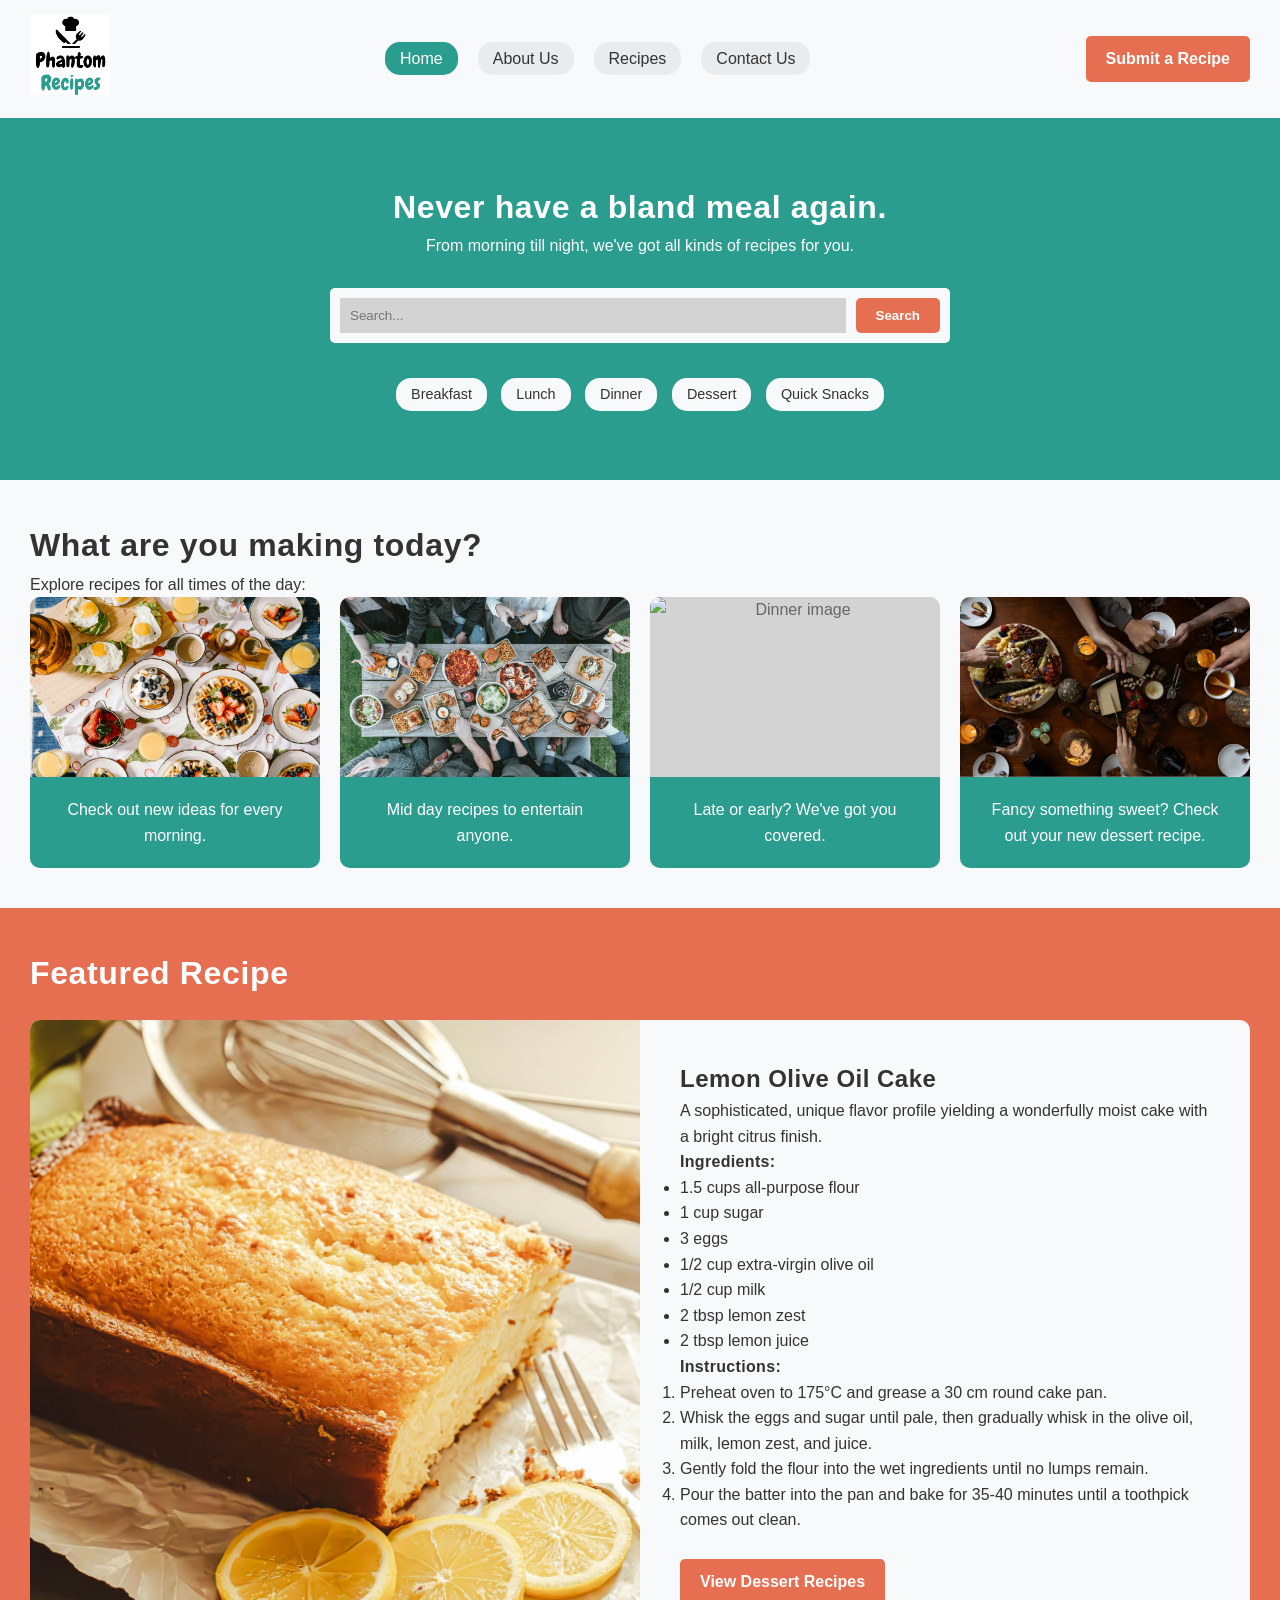
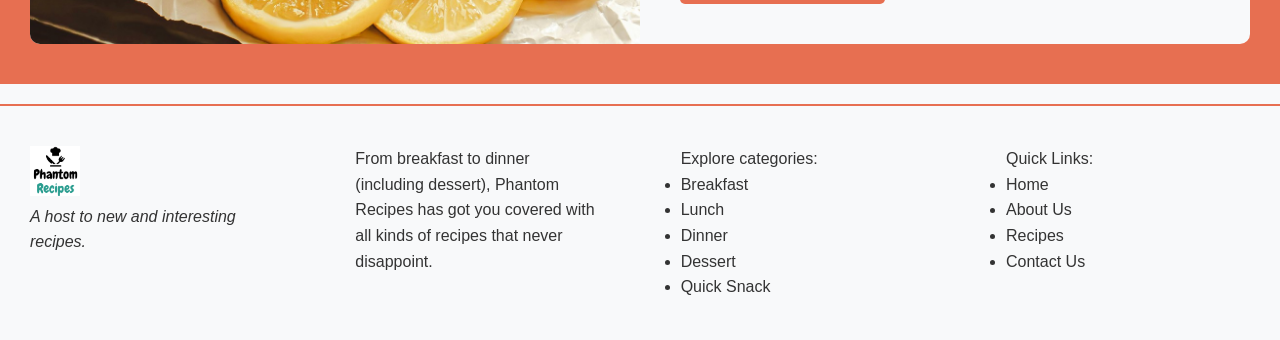
==== index.html @ a6f55769 "added: comments and refined homepage usability" ====
<!DOCTYPE html>
<html lang="en">
<head>
    <meta charset="UTF-8">
    <meta name="viewport" content="width=device-width, initial-scale=1.0">
    <title>Phantom Recipes | Home</title>
    <!-- Link to the external stylesheet -->
    <link rel="stylesheet" href="styles.css">
</head>
<body>

    <!-- Main Navigation Bar -->
    <header>
        <div>
            <img src="assets/images/logo1.png" width="80" height="80" alt="Phantom Recipes Logo">
        </div>
        
        <ul class="nav-links">
            <li><a href="index.html" class="active">Home</a></li>
            <li><a href="about.html">About Us</a></li>
            <li><a href="recipes.html">Recipes</a></li>
            <li><a href="contact.html">Contact Us</a></li>
        </ul>

        <div>
            <a href="enquiry.html" class="btn-orange">Submit a Recipe</a>
        </div>
    </header>

    <!-- Hero Area & Search Section -->
    <div class="hero">
        <h2>Never have a bland meal again.</h2>
        <p>From morning till night, we've got all kinds of recipes for you.</p>

        <div class="search-box">
            <input type="text" placeholder="Search...">
            <button class="btn-orange">Search</button>
        </div>

        <div class="hero-tags">
            <span><a href="breakfast.html">Breakfast</a></span>
            <span><a href="lunch.html">Lunch</a></span>
            <span><a href="dinner.html">Dinner</a></span>
            <span><a href="dessert.html">Dessert</a></span>
            <span><a href="quick.html">Quick Snacks</a></span>
        </div>
    </div>

    <!-- Category Highlights Section -->
    <div class="categories">
        <h2>What are you making today?</h2>
        <p>Explore recipes for all times of the day:</p>

        <div class="card-container">
            <div class="card">
                <div class="card-image"><img src="assets/images/breakfast.jpg" alt="Breakfast image"><br></div>
                <div class="card-footer">
                    <p>Check out new ideas for every morning.</p>
                </div>
            </div>
            
            <div class="card">
                <div class="card-image"><img src="assets/images/lunch.jpg" alt="Lunch image"><br></div>
                <div class="card-footer">
                    <p>Mid day recipes to entertain anyone.</p>
                </div>
            </div>

            <div class="card">
                <div class="card-image"><img src="assets/images/dinner.jpg" alt="Dinner image"><br></div>
                <div class="card-footer">
                    <p>Late or early? We've got you covered.</p>
                </div>
            </div>

            <div class="card">
                <div class="card-image"><img src="assets/images/dessert.jpg" alt="Dessert image"><br></div>
                <div class="card-footer">
                    <p>Fancy something sweet? Check out your new dessert recipe.</p>
                </div>
            </div>
        </div>
    </div>

    <!-- Featured Recipe of the Day -->
    <div class="featured-recipe">
        <h2>Featured Recipe</h2>
        
        <div class="recipe-box">
            <div class="recipe-image">
                <img src="assets/images/dessert/recipe4.jpg" alt="Lemon Olive Oil Cake">
            </div>
            
            <div class="recipe-details">
                <h3>Lemon Olive Oil Cake</h3>
                <p>A sophisticated, unique flavor profile yielding a wonderfully moist cake with a bright citrus finish.</p>
                <h4>Ingredients:</h4>
                <ul>
                    <li>1.5 cups all-purpose flour</li>
                    <li>1 cup sugar</li>
                    <li>3 eggs</li>
                    <li>1/2 cup extra-virgin olive oil</li>
                    <li>1/2 cup milk</li>
                    <li>2 tbsp lemon zest</li>
                    <li>2 tbsp lemon juice</li>
                </ul>
                <h4>Instructions:</h4>
                <ol>
                    <li>Preheat oven to 175°C and grease a 30 cm round cake pan.</li>
                    <li>Whisk the eggs and sugar until pale, then gradually whisk in the olive oil, milk, lemon zest, and juice.</li>
                    <li>Gently fold the flour into the wet ingredients until no lumps remain.</li>
                    <li>Pour the batter into the pan and bake for 35-40 minutes until a toothpick comes out clean.</li>
                </ol>
                <br>
                <a href="dessert.html" class="btn-orange">View Dessert Recipes</a>
            </div>
        </div>
    </div>

    <!-- Footer -->
    <footer>
        <div class="footer-col">
            <img src="assets/images/logo1.png" width="50" height="50" alt="Phantom Recipes Logo">
            <p><em> A host to new and interesting recipes. </em></p>
        </div>
        <div class="footer-col">
            <p>From breakfast to dinner (including dessert), Phantom Recipes has got you covered with all kinds of recipes that never disappoint.</p>
        </div>
        <div class="footer-col">
            <p>Explore categories:</p>
            <ul>
                <li><a href="breakfast.html">Breakfast</a></li>
                <li><a href="lunch.html">Lunch</a></li>
                <li><a href="dinner.html">Dinner</a></li>
                <li><a href="dessert.html">Dessert</a></li>
                <li><a href="quick.html">Quick Snack</a></li>
            </ul>
        </div>
        <div class="footer-col">
            <p>Quick Links:</p>
            <ul>
                <li><a href="index.html">Home</a></li>
                <li><a href="about.html">About Us</a></li>
                <li><a href="recipes.html">Recipes</a></li>
                <li><a href="contact.html">Contact Us</a></li>
            </ul>
        </div>
    </footer>

</body>
</html>
---- styles.css ----
/* Global Styles */ 
/* CSS Reset */
* {
    margin: 0;
    padding: 0;
    box-sizing: border-box;
}

html {
    scroll-behavior: smooth;
}

img {
    max-width: 100%;
    height: auto;
}
/* Basic Page Setup */
body {
    font-family: "Roboto", Arial;
    font-size: 1rem;
    line-height: 1.6;
    background-color: #F8F9FA; 
    color: #333333;
}

h1,
h2,
h3,
h4 {
    font-weight: 700;
    letter-spacing: 0.02em;
}

h1 {
    font-size: 2.5rem;
}

h2 {
    font-size: 2rem;
}

h3 {
    font-size: 1.5rem;
}

p {
    line-height: 1.6;
}

/* Navigation Bar */
header {
    background-color: #F8F9FA;
    padding: 15px 30px;
    display: flex;
    justify-content: space-between;
    align-items: center;
}

.nav-links {
    list-style: none;
    display: flex;
    gap: 20px;
    margin: 0;
    padding: 0;
}

.nav-links a {
    text-decoration: none;
    color: #333;
    background-color: #E9ECEF;
    padding: 8px 15px;
    border-radius: 15px;
}

.nav-links a.active {
    background-color: #2A9D8F;
    color: white;
}

/* Reusable Action Button */
.btn-orange {
    background-color: #E76F51; 
    color: white;
    padding: 10px 20px;
    border: none;
    border-radius: 5px;
    font-weight: bold;
    cursor: pointer;
    text-decoration: none;
    display: inline-block;
}

/* Hero Area Header */
.hero {
    background-color: #2A9D8F; 
    color: white;
    text-align: center;
    padding: 4rem 1.25rem;
}

/* Footer Container and Columns */
footer {
    background-color: #F8F9FA;
    padding: 40px 30px;
    display: flex;
    justify-content: space-between;
    border-top: 2px solid #E76F51;
    margin-top: 20px;
}

.footer-col { width: 20%; }
.footer-col a {
    color: #333;
    text-decoration: none;
}

/* Page specific layouts */

/*  About Us Page  */
.about-story {
    padding: 50px 30px;
    display: flex;
    gap: 40px;
    align-items: center;
}
.story-text {line-height: 1.6; }
.story-image {
    flex: 1;
    background-color: #D3D3D3; 
    border-radius: 10px; 
    overflow: hidden;
}
.story-image img { 
    width: 100%; 
    height: 100%; 
    object-fit: cover; 
    display: block; 
}
.values-section {
    background-color: #E76F51; 
    color: white; 
    padding: 50px 30px; 
    text-align: center;
}
.values-section .card-container {
    display: flex; 
    justify-content: space-between; 
    gap: 20px; 
    margin-top: 30px;
}
.value-card {
    background-color: #F8F9FA; 
    color: #333333;
    flex: 1;
    padding: 25px; 
    border-radius: 10px;
    text-align: center;
}
.value-card h3 { color: #2A9D8F; 
    margin-bottom: 15px; 
}

/* --- Recipe Category Pages --- */
.recipe-list { 
    padding: 3rem 1.5rem; 
    max-width: 1000px; 
    margin: 0 auto; }
.recipe-card {
    display: flex; 
    background-color: #FFFFFF; 
    margin-bottom: 40px;
    padding: 30px; 
    border-radius: 10px; 
    border-bottom: 5px solid #D3D3D3;
}
.recipe-photo {
    width: 40%; 
    height: 350px; 
    background-color: #D3D3D3; 
    border-radius: 10px; 
    overflow: hidden;
}
.recipe-photo img { 
    width: 100%; 
    height: 100%; 
    object-fit: cover; 
    display: block; 
}
.recipe-text { 
    width: 60%; 
    padding-left: 30px; 
}
.recipe-text h3 { 
    color: #2A9D8F; 
    font-size: 1.8rem; 
    margin-top: 0; 
    margin-bottom: 10px; }
.recipe-text p { 
    line-height: 1.5; 
    margin-bottom: 20px; 
}
.recipe-text h4 { 
    color: #E76F51; 
    margin-bottom: 5px; 
}
.recipe-text ul, .recipe-text ol { 
    margin-top: 0; 
    padding-left: 20px; 
    line-height: 1.6; 
}

/* --- Contact Us & Submit Recipe Pages --- */
.contact-section, .form-section { 
    padding: 50px 30px; 
    display: flex; 
    justify-content: center; 
}
.contact-container { 
    display: flex; 
    gap: 40px; 
    max-width: 1000px; 
    width: 100%; 
}
.contact-col { 
    flex: 1; 
}
.contact-form, .form-container {
    background-color: #D3D3D3; 
    padding: 30px; 
    border-radius: 10px;
}
.form-container { 
    width: 50%; 
    min-width: 300px; 
    padding: 40px; 
    box-shadow: 0 4px 12px rgba(0,0,0,0,08); 
}
.contact-form label, 
.form-container label {
    display: block; 
    font-weight: bold; 
    margin-bottom: 8px; 
    color: #333;
}
.contact-form input:focus, 
.contact-form textarea:focus,
.form-container input:focus, 
.form-container select:focus, 
.form-container textarea:focus {
    width: 100%; 
    padding: 12px; 
    margin-bottom: 20px;
    border: 1px solid #FFFFFF;
    border-radius: 5px;
    box-sizing: border-box; 
    font-family: "Roboto",Arial;
}
.contact-form button, 
.form-container button { 
    width: 100%; 
    font-size: 1.1rem;
}
.contact-details {
    background-color: #FFFFFF; 
    padding: 30px; 
    border-radius: 10px; 
    border: 2px solid #D3D3D3;
}
.contact-details h3 { 
    color: #2A9D8F; 
    margin-top: 0; 
    margin-bottom: 15px; 
}
.contact-details p { 
    line-height: 1.6; 
    margin-bottom: 10px; 
}
.map-box {
    background-color: #E9ECEF; 
    height: 250px; width: 100%; 
    border-radius: 10px;
    margin-top: 30px; 
    display: flex; 
    justify-content: center;
    align-items: center; 
    color: #666; 
    border: 2px dashed #a0a0a0;
}

/* --- Home Page --- */
.search-box {
    background-color: #F8F9FA; 
    width: 50%; margin: 30px auto; 
    padding: 10px; display: flex; 
    border-radius: 5px;
}
.search-box input {
    width: 100%; 
    padding: 10px; 
    border: none; 
    background-color: #D3D3D3; 
    margin-right: 10px;
}
.hero-tags span {
    background-color: #F8F9FA; 
    color: #333; 
    padding: 5px 15px; 
    border-radius: 15px; 
    margin: 5px; 
    display: inline-block; 
    font-size: 0.9rem;
}
.hero-tags span a { 
    text-decoration: none; 
    color: inherit;
}
.hero-tags span:hover { 
    background-color: #E76F51; 
    color: white; 
}

.categories { 
    padding: 40px 30px; 
}
.categories 
.card-container { 
    display: flex; 
    justify-content: space-between; 
    gap: 20px; 
}
.categories .card {
    background-color: #D3D3D3; 
    width: 25%; border-radius: 10px; 
    text-align: center; 
    overflow: hidden;
    display: flex; 
    flex-direction: column;
}
.card-image { 
    height: 180px; 
    width: 100%; 
    color: #666; 
}
.card-image img { 
    width: 100%; 
    height: 100%; 
    object-fit: cover; 
    display: block; 
}
.card-footer { 
    background-color: #2A9D8F; 
    padding: 20px; 
    flex-grow: 1; 
    color: white; 
}
.featured-recipe { 
    background-color: #E76F51; 
    padding: 40px 30px; 
    color: white; 
}
.recipe-box {
    background-color: #F8F9FA; 
    display: flex; 
    border-radius: 10px; 
    margin-top: 20px; 
    color: #333333;
}
.recipe-box .recipe-image {
    width: 50%; 
    background-color: #D3D3D3; 
    text-align: center; 
    border-top-left-radius: 10px; 
    border-bottom-left-radius: 10px; 
    overflow: hidden;
}
.recipe-box .recipe-image img { 
    width: 100%; 
    height: 100%; 
    object-fit: cover; 
    display: block; 
}
.recipe-details { 
    width: 50%; 
    padding: 40px; 
}

/* --- All Recipes Page --- */
.categories-section { 
    padding: 50px 30px; 
    text-align: center; 
}
.categories-section 
.card-container {
    display: flex; 
    justify-content: center;
    flex-wrap: wrap; 
    gap: 30px; 
    max-width: 1200px; 
    margin: 0 auto;
}
.categories-section 
.card {
    background-color: #D3D3D3; 
    width: 30%; min-width: 250px; 
    border-radius: 10px;
    text-align: center; 
    overflow: hidden; 
    display: flex; 
    flex-direction: column;
    text-decoration: none; 
    color: #333333;
}
.categories-section 
.card-image { 
    height: 200px; 
}
.categories-section 
.card-footer h3 { 
    margin-top: 0; 
    margin-bottom: 10px; 
    color: white; 
}
.categories-section 
.card-footer p { 
    margin: 0; 
}

/* Responsive Design */
/* Tablet Compatability */
@media (max-width: 900px) {

    header {
        padding: 15px 20px;
    }

    .nav-links {
        gap: 10px;
    }

    .search-box {
        width: 70%;
    }

    .categories .card-container {
        flex-wrap: wrap;
    }

    .categories .card {
        width: calc(50% - 10px);
    }

    .values-section .card-container {
        flex-wrap: wrap;
    }

    .value-card {
        width: calc(50% - 10px);
    }
}

/* Mobile Compatability */
@media (max-width: 500px) {

    header {
        flex-direction: column;
        gap: 15px;
    }

    .nav-links {
        flex-wrap: wrap;
        justify-content: center;
    }

    .hero {
        padding: 3rem 1rem;
    }

    .search-box {
        width: 100%;
    }

    .about-story,
    .recipe-card,
    .contact-container,
    .recipe-box {
        flex-direction: column;
    }

    .story-text,
    .story-image,
    .recipe-photo,
    .recipe-text,
    .contact-col,
    .recipe-box .recipe-image,
    .recipe-details {
        width: 100%;
    }

    .recipe-text {
        padding-left: 0;
        padding-top: 20px;
    }

    .categories .card {
        width: 100%;
    }

    .value-card {
        width: 100%;
    }

    .categories-section .card {
        width: 100%;
        min-width: 0;
    }

    .form-container {
        width: 100%;
        min-width: 0;
    }

    .footer-col {
        width: 100%;
    }

    footer {
        flex-direction: column;
        gap: 30px;
    }
}
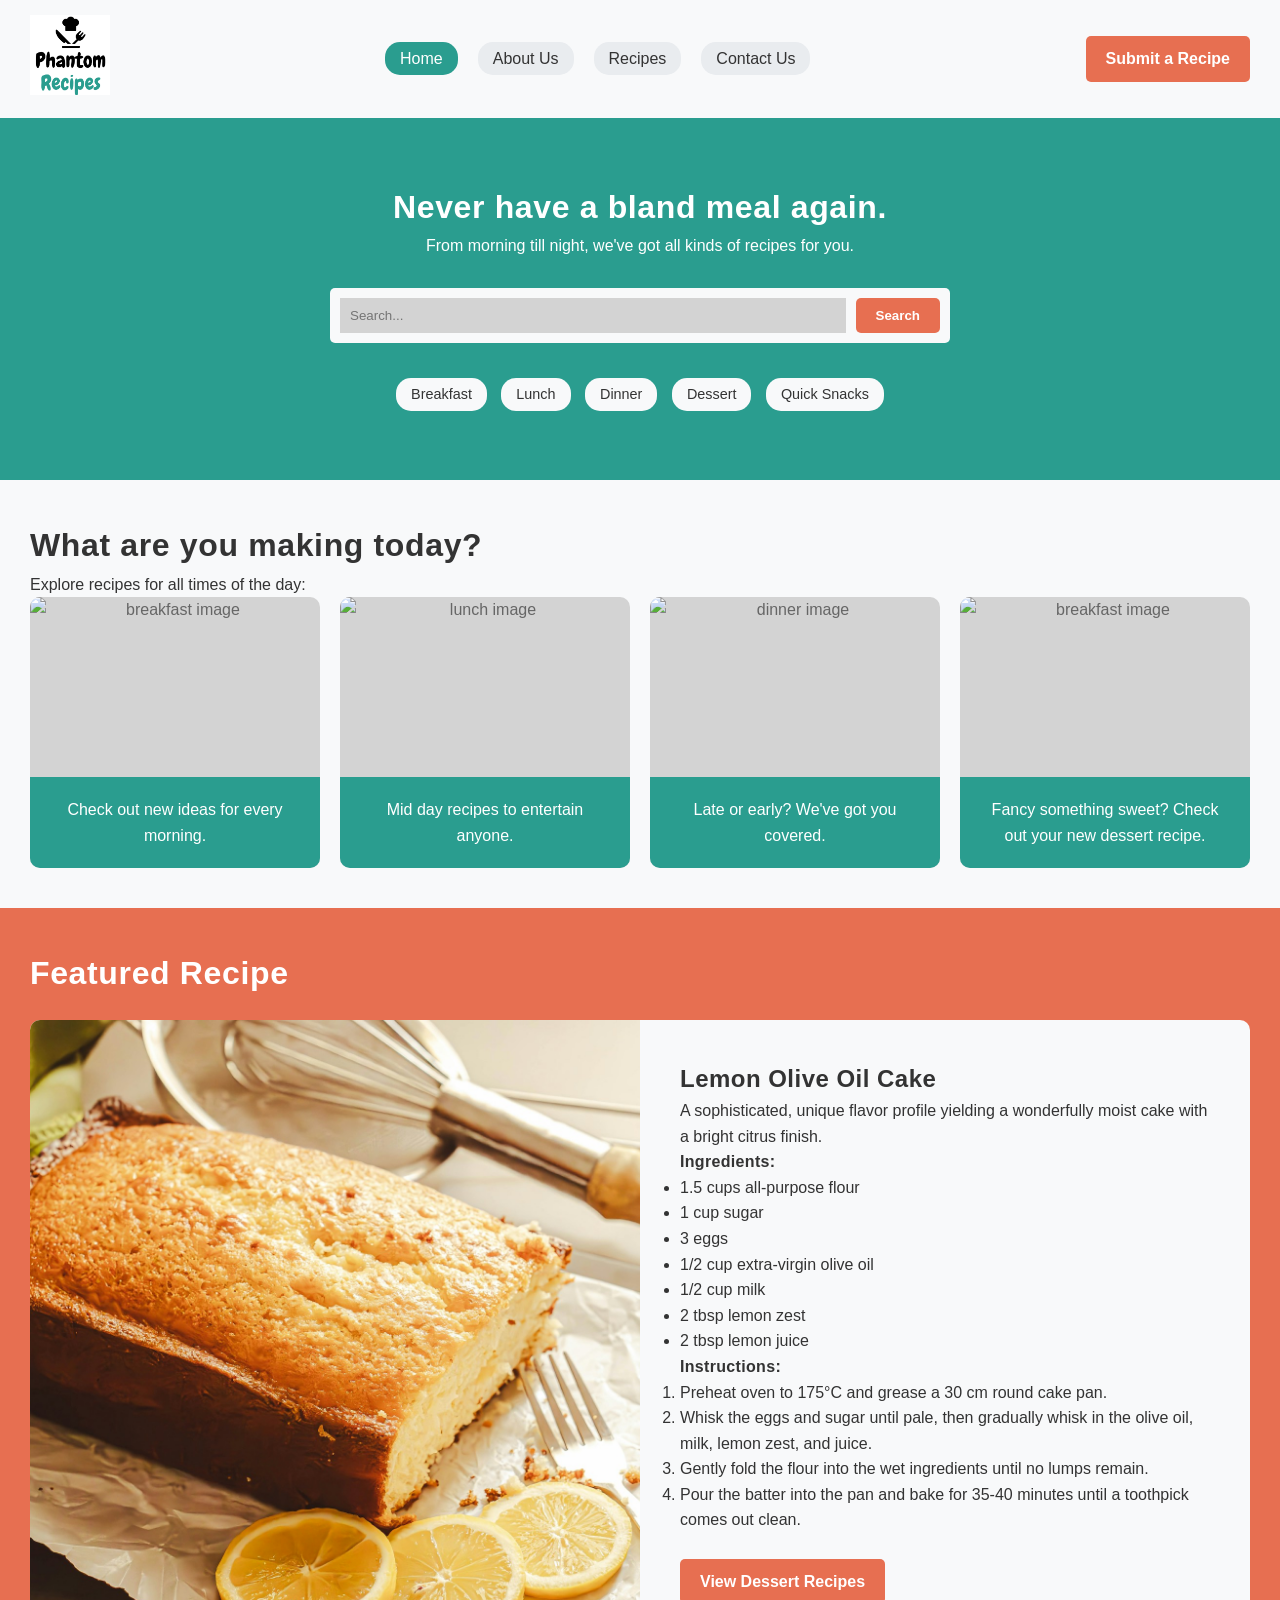
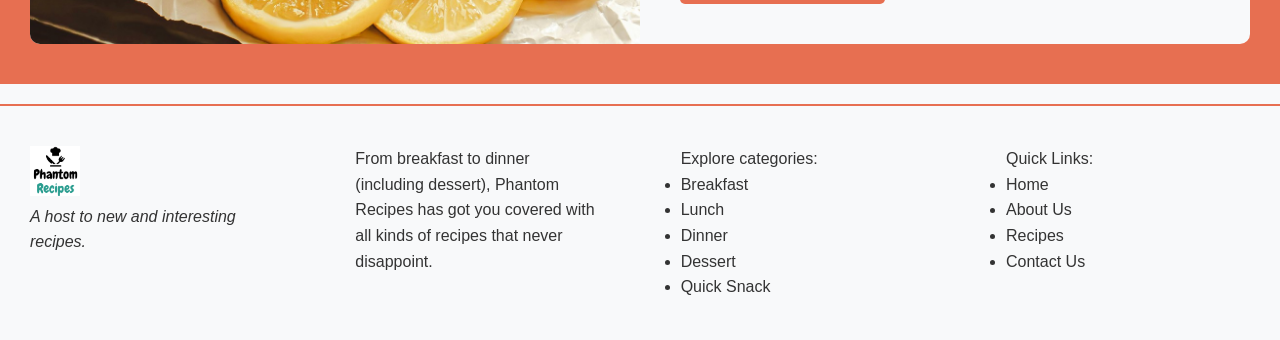
==== commit 8f571ef2: "added: Responsive images" ====
--- a/index.html
+++ b/index.html
@@ -53,28 +53,60 @@
 
         <div class="card-container">
             <div class="card">
-                <div class="card-image"><img src="assets/images/breakfast.jpg" alt="Breakfast image"><br></div>
+                <div class="card-image"><img src="assets/images/breakfast.jpg" 
+                    srcset="
+                    assets/images/breakfast-400.jpg 400w,
+                    assets/images/breakfast-800.jpg 800w, 
+                    assets/images/breakfast-1200.jpg 1200w" 
+                    
+                    sizes="(max-width: 600px) 100vw, 25vw"
+                    alt="breakfast image" >
+                    <br><br>Breakfast</div>
                 <div class="card-footer">
                     <p>Check out new ideas for every morning.</p>
                 </div>
             </div>
             
             <div class="card">
-                <div class="card-image"><img src="assets/images/lunch.jpg" alt="Lunch image"><br></div>
+                <div class="card-image"><img src="assets/images/lunch.jpg" 
+                    srcset="
+                    assets/images/lunch-400.jpg 400w,
+                    assets/images/lunch-800.jpg 800w, 
+                    assets/images/lunch-1200.jpg 1200w" 
+                    
+                    sizes="(max-width: 600px) 100vw, 25vw"                                                    
+                    alt="lunch image" >
+                    <br><br>Lunch</div>
                 <div class="card-footer">
                     <p>Mid day recipes to entertain anyone.</p>
                 </div>
             </div>
 
             <div class="card">
-                <div class="card-image"><img src="assets/images/dinner.jpg" alt="Dinner image"><br></div>
+                <div class="card-image"><img src="assets/images/dinner.jpg" 
+                    srcset="
+                    assets/images/dinner-400.jpg 400w,
+                    assets/images/dinner-800.jpg 800w, 
+                    assets/images/dinner-1200.jpg 1200w" 
+                    
+                    sizes="(max-width: 600px) 100vw, 25vw"                                                                                        
+                    alt="dinner image">
+                    br><br>Dinner</div>
                 <div class="card-footer">
                     <p>Late or early? We've got you covered.</p>
                 </div>
             </div>
 
             <div class="card">
-                <div class="card-image"><img src="assets/images/dessert.jpg" alt="Dessert image"><br></div>
+                 <div class="card-image"><img src="assets/images/dessert.jpg" 
+                    srcset="
+                    assets/images/dessert-400.jpg 400w,
+                    assets/images/dessert-800.jpg 800w, 
+                    assets/images/dessert-1200.jpg 1200w" 
+                    
+                    sizes="(max-width: 600px) 100vw, 25vw"                                                                        
+                    alt="breakfast image">
+                    <br><br>Dessert</div>
                 <div class="card-footer">
                     <p>Fancy something sweet? Check out your new dessert recipe.</p>
                 </div>
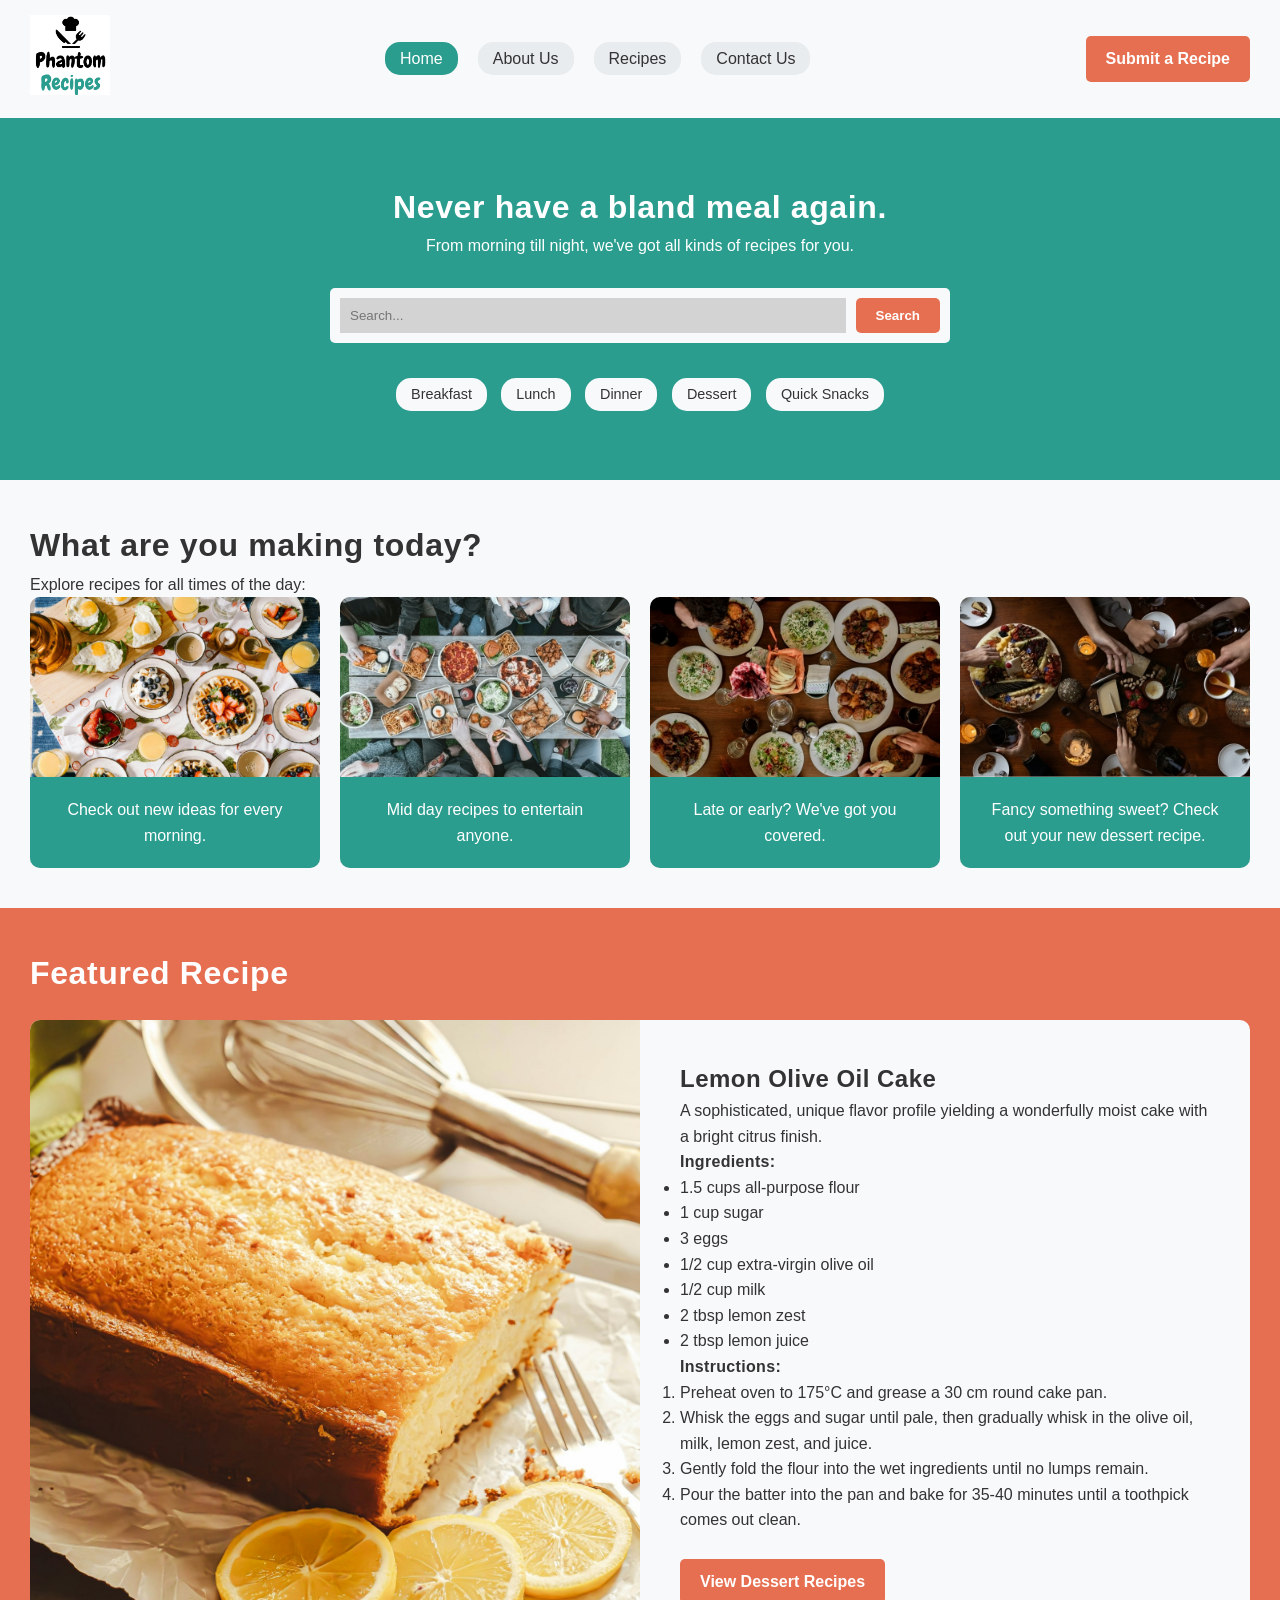
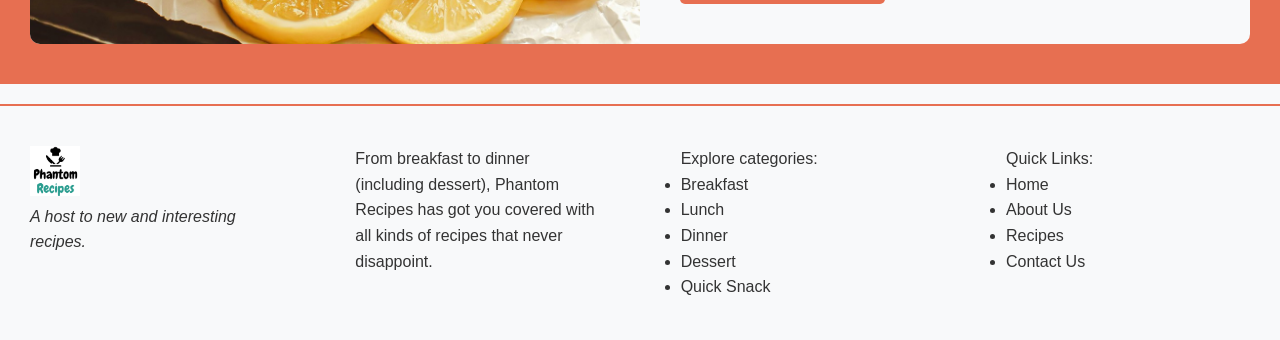
==== commit 6ad46536: "Part 3: continued development" ====
--- a/index.html
+++ b/index.html
@@ -3,6 +3,9 @@
 <head>
     <meta charset="UTF-8">
     <meta name="viewport" content="width=device-width, initial-scale=1.0">
+    <meta property="og:title" content="Phantom Recipes | Home">
+    <meta property="og:description" content="Phantom Recipes is a free recipe collection for breakfast, lunch, dinner, dessert and quick snacks. Discover easy, step-by-step meals for every time of day.">
+    <meta property="og:type" content="website">
     <title>Phantom Recipes | Home</title>
     <!-- Link to the external stylesheet -->
     <link rel="stylesheet" href="styles.css">
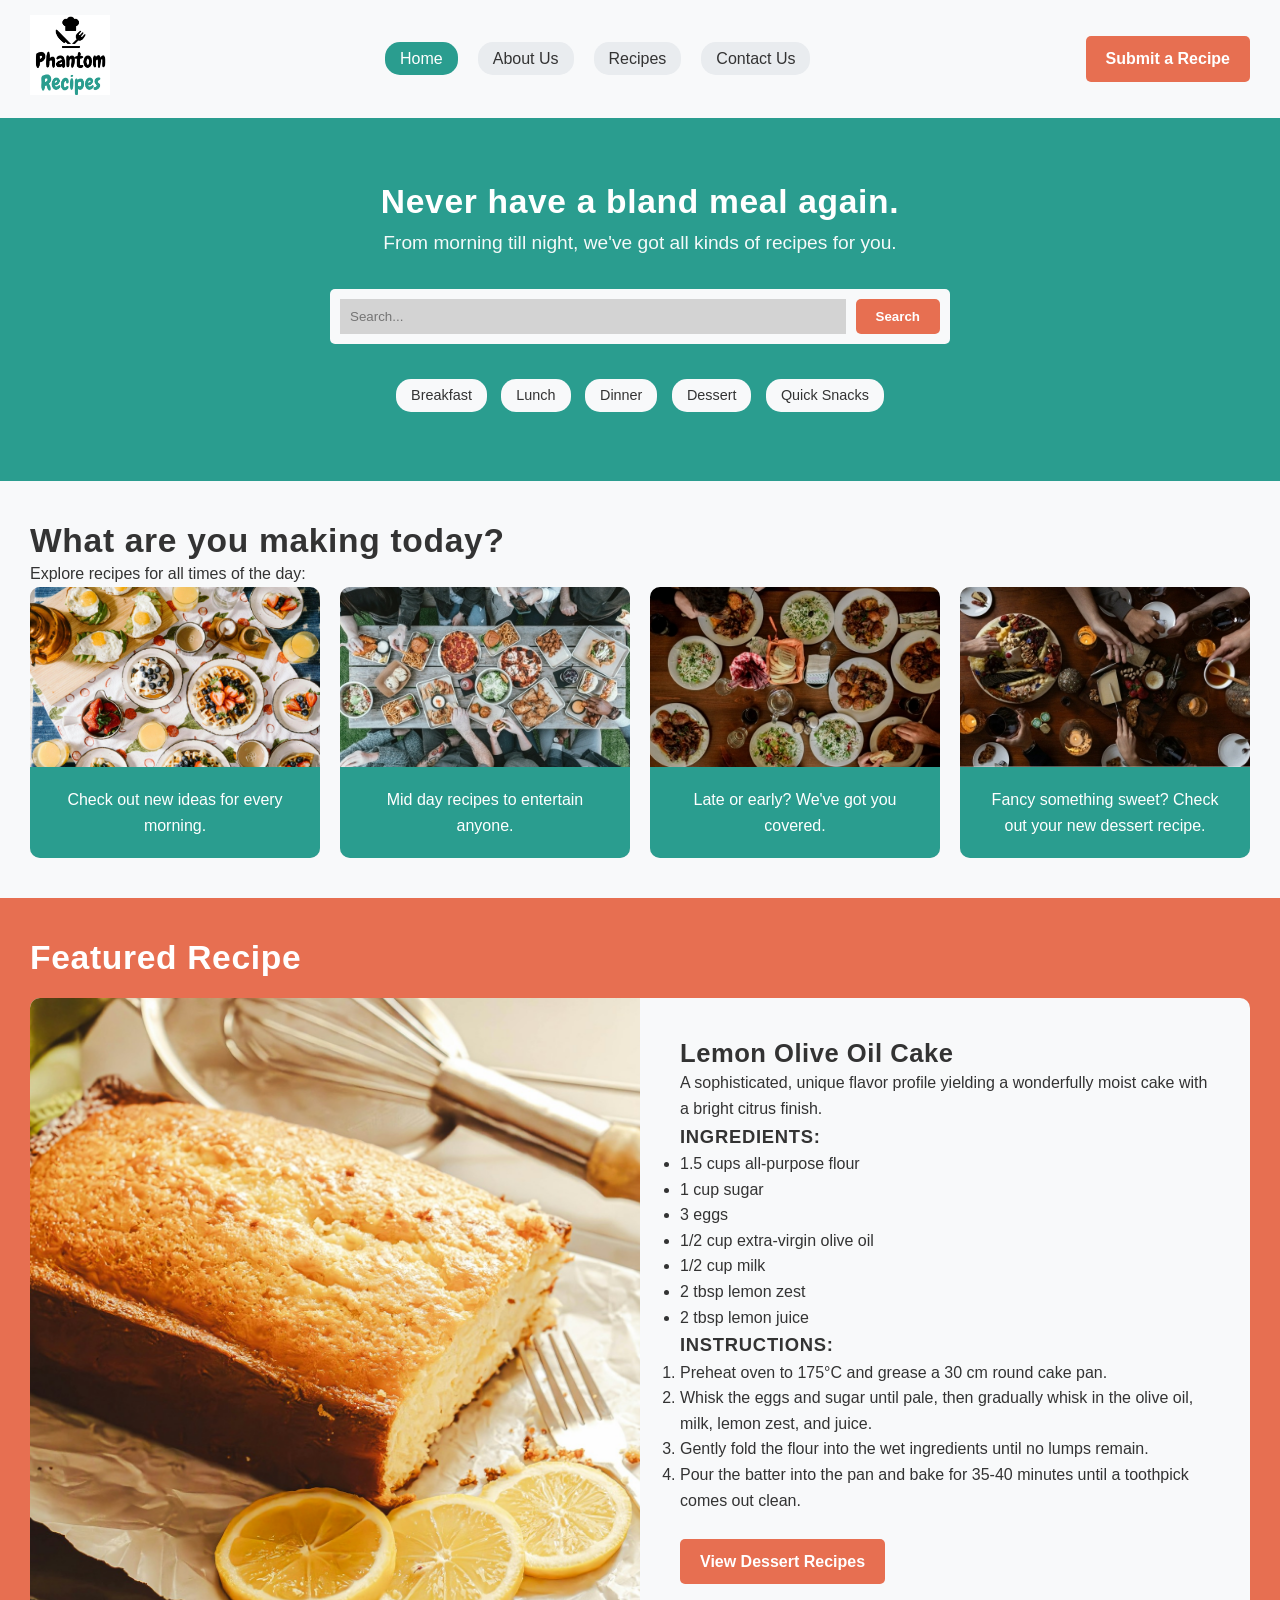
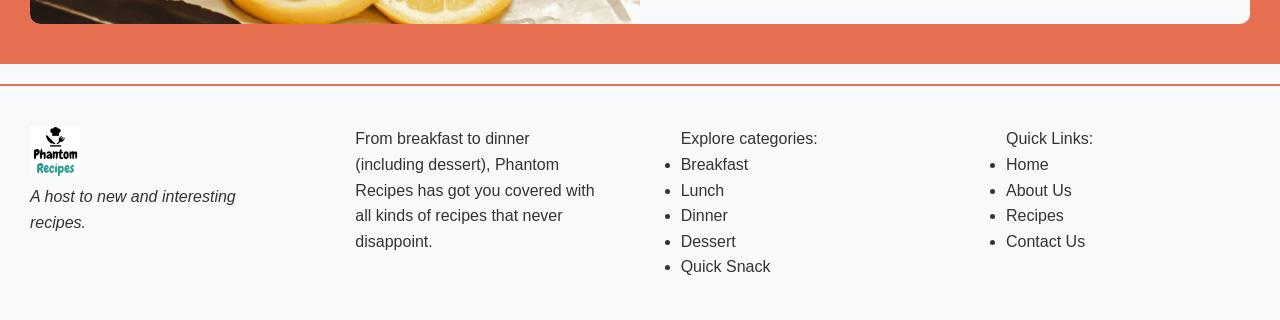
==== commit 856fbb0f: "added: fixed broken images" ====
--- a/index.html
+++ b/index.html
@@ -64,7 +64,7 @@
                     
                     sizes="(max-width: 600px) 100vw, 25vw"
                     alt="breakfast image" >
-                    <br><br>Breakfast</div>
+                    <br>Breakfast</div>
                 <div class="card-footer">
                     <p>Check out new ideas for every morning.</p>
                 </div>
@@ -79,7 +79,7 @@
                     
                     sizes="(max-width: 600px) 100vw, 25vw"                                                    
                     alt="lunch image" >
-                    <br><br>Lunch</div>
+                    <br>Lunch</div>
                 <div class="card-footer">
                     <p>Mid day recipes to entertain anyone.</p>
                 </div>
@@ -94,7 +94,7 @@
                     
                     sizes="(max-width: 600px) 100vw, 25vw"                                                                                        
                     alt="dinner image">
-                    br><br>Dinner</div>
+                    <br>Dinner</div>
                 <div class="card-footer">
                     <p>Late or early? We've got you covered.</p>
                 </div>
@@ -109,7 +109,7 @@
                     
                     sizes="(max-width: 600px) 100vw, 25vw"                                                                        
                     alt="breakfast image">
-                    <br><br>Dessert</div>
+                    <br>Dessert</div>
                 <div class="card-footer">
                     <p>Fancy something sweet? Check out your new dessert recipe.</p>
                 </div>
--- a/styles.css
+++ b/styles.css
@@ -32,15 +32,27 @@
 }
 
 h1 {
-    font-size: 2.5rem;
+    font-size: clamp(2rem, 1.4rem + 2.6vw, 2.75rem); line-height: 1.15; 
 }
 
 h2 {
-    font-size: 2rem;
+    font-size: clamp(1.6rem, 1.2rem + 1.8vw, 2.1rem); line-height: 1.2; 
 }
 
 h3 {
-    font-size: 1.5rem;
+    font-size: clamp(1.3rem, 1.05rem + 1vw, 1.6rem); line-height: 1.25;
+}
+
+h4 { font-size: clamp(1rem, 0.95rem + 0.4vw, 1.15rem); letter-spacing: 0.04em;
+     text-transform: uppercase;
+}
+
+.hero h2 {
+    margin-bottom: 0.4rem;
+}
+
+.hero p {
+    font-size: clamp(1rem, 0.95rem + 0.4vw, 1.2rem); opacity: 0.95; 
 }
 
 p {
@@ -64,17 +76,30 @@
     padding: 0;
 }
 
+.nav-links a:hover,
+.nav-links a:focus {
+    background-color: #2A9D8F;
+    color: #fff;
+}
+
 .nav-links a {
     text-decoration: none;
     color: #333;
     background-color: #E9ECEF;
     padding: 8px 15px;
     border-radius: 15px;
+    transition: background-color 0.2s ease, color 0.2s ease, transform 0.1s ease;
+}
+
+.nav-links a.active:hover,
+.nav-links a.active:focus { 
+    background-color: #21857a; 
 }
 
 .nav-links a.active {
     background-color: #2A9D8F;
     color: white;
+    transform: translateY(1px);
 }
 
 /* Reusable Action Button */
@@ -88,6 +113,17 @@
     cursor: pointer;
     text-decoration: none;
     display: inline-block;
+    transition: background-color 0.2s ease, transform 0.1s ease, box-shadow 0.2s ease;
+}
+
+.btn-orange:hover,
+.btn-orange:focus {
+    background-color: #d85b3c;
+    box-shadow: 0 4px 10px rgba(231, 111, 81, 0.35);
+}
+
+.btn-orange:active { 
+    transform: translateY(2px); box-shadow: none; 
 }
 
 /* Hero Area Header */
@@ -108,11 +144,18 @@
     margin-top: 20px;
 }
 
-.footer-col { width: 20%; }
+.footer-col { 
+    width: 20%; 
+    transition: color 0.2s ease;
+}
+
 .footer-col a {
     color: #333;
     text-decoration: none;
 }
+
+.footer-col a:hover,
+.footer-col a:focus { color: #E76F51; text-decoration: underline; }
 
 /* Page specific layouts */
 
@@ -319,6 +362,14 @@
     color: white; 
 }
 
+.hero-tags span:focus-within { 
+    background-color: #E76F51; color: #fff; 
+}
+/* search focus */
+.search-box input:focus { 
+    outline: 2px solid #E76F51; outline-offset: -2px; 
+}
+
 .categories { 
     padding: 40px 30px; 
 }
@@ -423,6 +474,28 @@
 .categories-section 
 .card-footer p { 
     margin: 0; 
+}
+
+/* ---- Mobile Navigation Toggle (hamburger) ---- */
+.nav-toggle {
+    display: none;
+    background-color: #2A9D8F;
+    color: #fff;
+    border: none;
+    border-radius: 6px;
+    padding: 10px 14px;
+    font-size: 1.1rem;
+    cursor: pointer;
+    line-height: 1;
+}
+
+.nav-toggle:hover,
+.nav-toggle:focus { 
+    background-color: #21857a; 
+}
+
+.nav-toggle:active { 
+    transform: translateY(1px); 
 }
 
 /* Responsive Design */
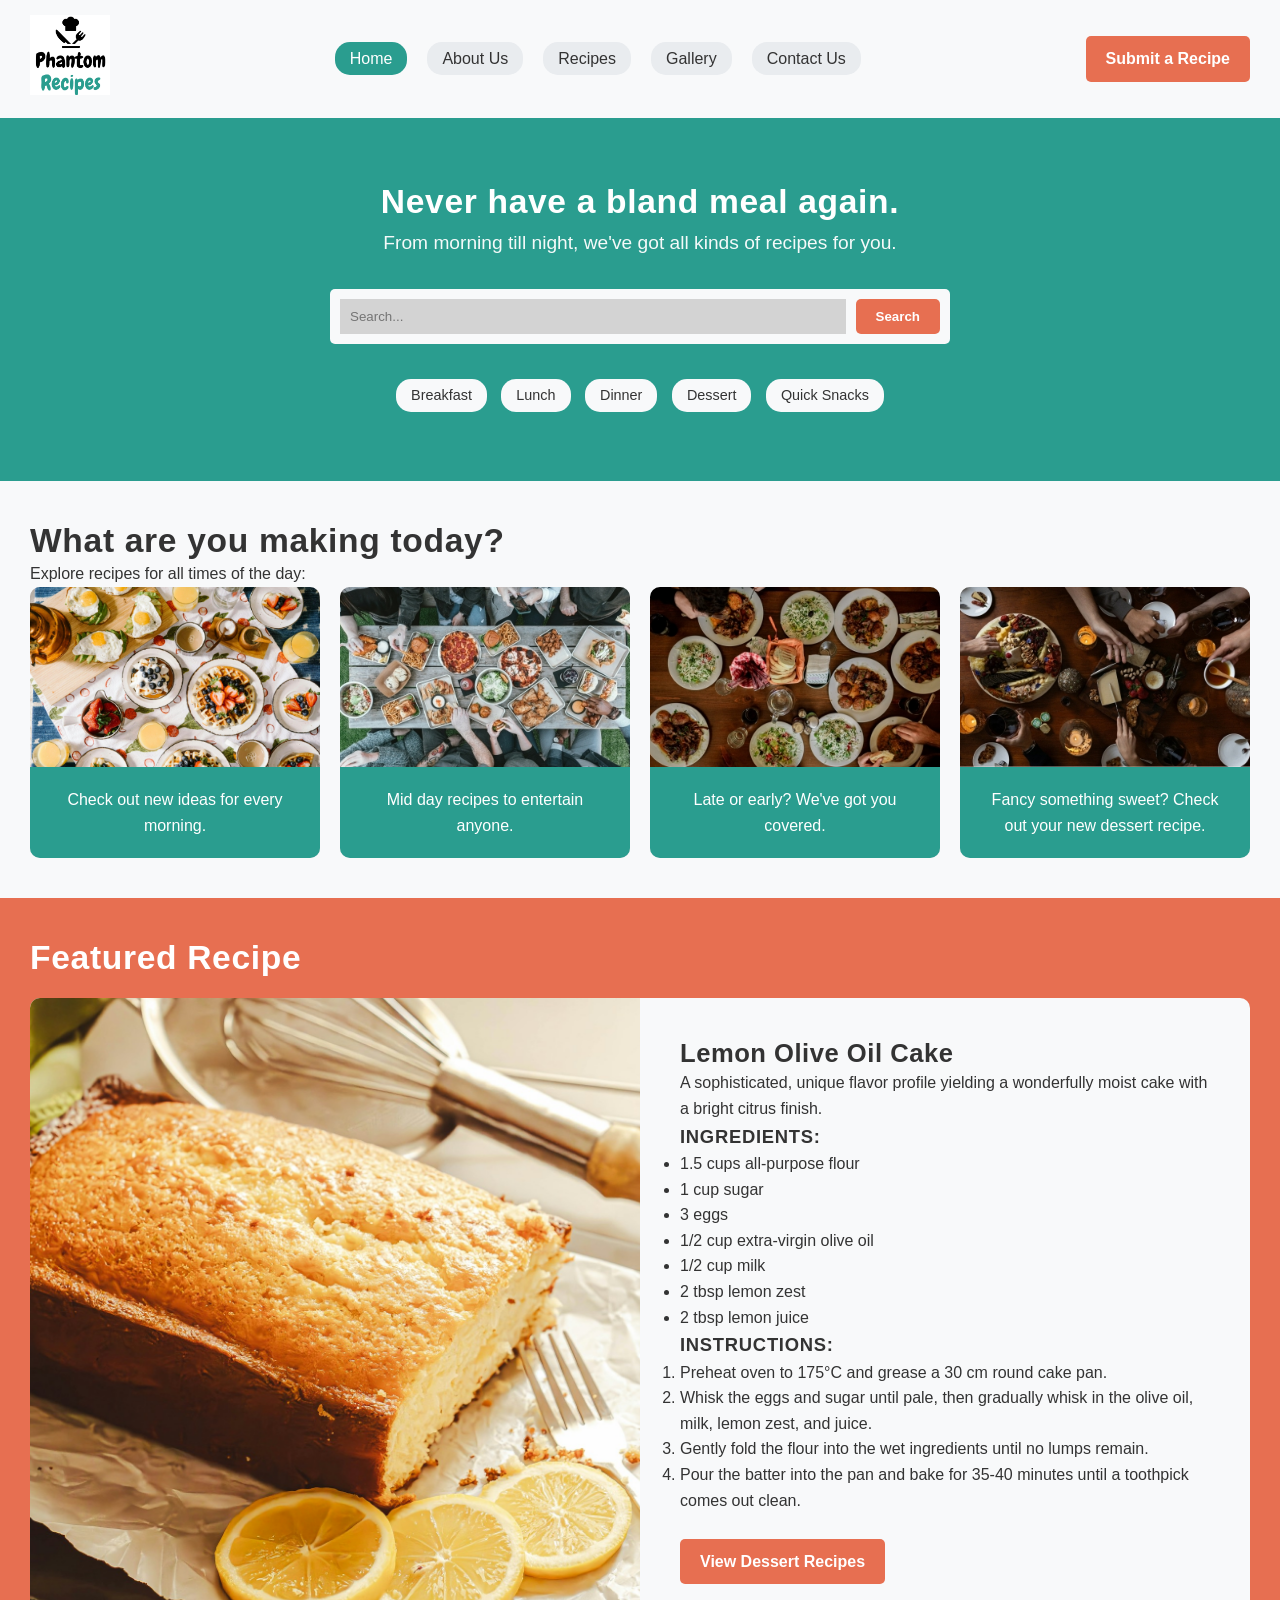
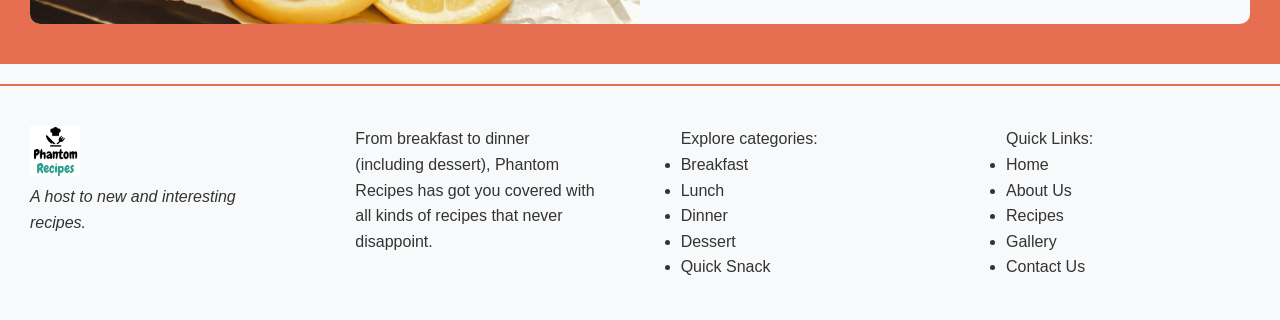
==== commit ac805880: "added: filterable and searchable gallery with lightbox" ====
--- a/index.html
+++ b/index.html
@@ -11,6 +11,7 @@
     <link rel="stylesheet" href="styles.css">
 </head>
 <body>
+    <a class="skip-link" href="#main">Skip to content</a>
 
     <!-- Main Navigation Bar -->
     <header>
@@ -18,10 +19,12 @@
             <img src="assets/images/logo1.png" width="80" height="80" alt="Phantom Recipes Logo">
         </div>
         
-        <ul class="nav-links">
+        <button class="nav-toggle" aria-label="Toggle navigation" aria-expanded="false" aria-controls="nav-links">&#9776;</button>
+        <ul class="nav-links" id="nav-links">
             <li><a href="index.html" class="active">Home</a></li>
             <li><a href="about.html">About Us</a></li>
             <li><a href="recipes.html">Recipes</a></li>
+            <li><a href="gallery.html">Gallery</a></li>
             <li><a href="contact.html">Contact Us</a></li>
         </ul>
 
@@ -31,7 +34,7 @@
     </header>
 
     <!-- Hero Area & Search Section -->
-    <div class="hero">
+    <div class="hero" id="main">
         <h2>Never have a bland meal again.</h2>
         <p>From morning till night, we've got all kinds of recipes for you.</p>
 
@@ -177,10 +180,13 @@
                 <li><a href="index.html">Home</a></li>
                 <li><a href="about.html">About Us</a></li>
                 <li><a href="recipes.html">Recipes</a></li>
+                <li><a href="gallery.html">Gallery</a></li>
                 <li><a href="contact.html">Contact Us</a></li>
             </ul>
         </div>
     </footer>
 
+    <script src="js/script.js"></script>
+    <script src="js/app.js"></script>
 </body>
 </html>
--- a/styles.css
+++ b/styles.css
@@ -57,6 +57,27 @@
 
 p {
     line-height: 1.6;
+}
+
+/* skip link + visible focus for keyboard users */
+.skip-link {
+    position: absolute;
+    left: -999px;
+    top: 0;
+    background: #E76F51;
+    color: #fff;
+    padding: 10px 16px;
+    border-radius: 0 0 6px 0;
+    z-index: 2000;
+}
+.skip-link:focus { left: 0; }
+a:focus-visible,
+button:focus-visible,
+input:focus-visible,
+select:focus-visible,
+textarea:focus-visible {
+    outline: 3px solid #264653;
+    outline-offset: 2px;
 }
 
 /* Navigation Bar */
@@ -498,6 +519,169 @@
     transform: translateY(1px); 
 }
 
+/* Gallery Page */
+.gallery-section {
+    padding: 50px 30px;
+    max-width: 1200px;
+    margin: 0 auto;
+}
+.gallery-controls {
+    display: flex;
+    flex-wrap: wrap;
+    gap: 15px;
+    justify-content: center;
+    align-items: center;
+    margin-bottom: 15px;
+}
+.gallery-search {
+    display: flex;
+    width: 100%;
+    max-width: 420px;
+    background-color: #F8F9FA;
+    padding: 8px;
+    border-radius: 5px;
+    border: 1px solid #D3D3D3;
+}
+.gallery-search input {
+    width: 100%;
+    padding: 10px;
+    border: none;
+    background-color: #fff;
+    border-radius: 4px;
+    font-family: "Roboto", Arial;
+    font-size: 1rem;
+}
+.gallery-search input:focus {
+    outline: 2px solid #2A9D8F;
+    outline-offset: -2px;
+}
+.filter-buttons {
+    display: flex;
+    flex-wrap: wrap;
+    gap: 10px;
+    justify-content: center;
+}
+.filter-btn {
+    background-color: #E9ECEF;
+    color: #333;
+    border: none;
+    padding: 8px 18px;
+    border-radius: 15px;
+    cursor: pointer;
+    font-size: 0.95rem;
+    font-family: "Roboto", Arial;
+    transition: background-color 0.2s ease, color 0.2s ease, transform 0.1s ease;
+}
+.filter-btn:hover,
+.filter-btn:focus { background-color: #2A9D8F; color: #fff; }
+.filter-btn:active { transform: translateY(1px); }
+.filter-btn.active { background-color: #2A9D8F; color: #fff; }
+
+.gallery-feedback {
+    text-align: center;
+    margin: 10px 0 25px;
+    color: #555;
+    min-height: 1.4em;
+    font-style: italic;
+}
+.gallery-grid {
+    display: grid;
+    grid-template-columns: repeat(4, 1fr);
+    gap: 18px;
+}
+.gallery-item {
+    position: relative;
+    display: block;
+    border-radius: 10px;
+    overflow: hidden;
+    background-color: #D3D3D3;
+    aspect-ratio: 1 / 1;
+    cursor: pointer;
+    border: none;
+    padding: 0;
+}
+.gallery-item img {
+    width: 100%;
+    height: 100%;
+    object-fit: cover;
+    display: block;
+    transition: transform 0.3s ease;
+}
+.gallery-item:hover img,
+.gallery-item:focus img { transform: scale(1.06); }
+.gallery-item:focus-visible { 
+    outline: 3px solid #E76F51; 
+    outline-offset: 2px; 
+}
+.gallery-caption {
+    position: absolute;
+    left: 0; right: 0; bottom: 0;
+    background: linear-gradient(transparent, rgba(0,0,0,0.75));
+    color: #fff;
+    padding: 22px 10px 8px;
+    font-size: 0.85rem;
+    text-align: left;
+    opacity: 0;
+    transition: opacity 0.25s ease;
+}
+.gallery-item:hover .gallery-caption,
+.gallery-item:focus .gallery-caption { opacity: 1; }
+
+.gallery-item.hidden { display: none; }
+
+/* Lightbox Overlay */
+.lightbox {
+    position: fixed;
+    inset: 0;
+    background: rgba(0, 0, 0, 0.9);
+    display: none;
+    align-items: center;
+    justify-content: center;
+    flex-direction: column;
+    z-index: 3000;
+    padding: 20px;
+}
+.lightbox.open { display: flex; }
+.lightbox img {
+    max-width: 90%;
+    max-height: 78vh;
+    border-radius: 8px;
+    box-shadow: 0 10px 40px rgba(0,0,0,0.5);
+}
+.lightbox-caption {
+    color: #fff;
+    margin-top: 15px;
+    font-size: 1rem;
+    text-align: center;
+    max-width: 90%;
+}
+.lightbox-btn {
+    position: absolute;
+    background: rgba(255,255,255,0.15);
+    color: #fff;
+    border: none;
+    font-size: 2rem;
+    width: 54px;
+    height: 54px;
+    border-radius: 50%;
+    cursor: pointer;
+    line-height: 1;
+    transition: background 0.2s ease;
+}
+.lightbox-btn:hover,
+.lightbox-btn:focus { background: #E76F51; }
+
+.lightbox-btn:active { transform: scale(0.94); }
+
+.lightbox-close { top: 20px; right: 24px; font-size: 1.6rem; }
+
+.lightbox-prev { left: 24px; top: 50%; transform: translateY(-50%); }
+
+.lightbox-next { right: 24px; top: 50%; transform: translateY(-50%); }
+
+.lightbox-prev:active,
+.lightbox-next:active { transform: translateY(-50%) scale(0.94); }
+
 /* Responsive Design */
 /* Tablet Compatability */
 @media (max-width: 900px) {
@@ -529,8 +713,29 @@
     .value-card {
         width: calc(50% - 10px);
     }
-}
-
+
+    .gallery-grid { grid-template-columns: repeat(3, 1fr); }
+}
+
+@media (max-width: 700px) {
+    .nav-toggle { display: block; }
+
+    .nav-links {
+        display: none;
+        width: 100%;
+        flex-direction: column;
+        align-items: stretch;
+        text-align: center;
+    }
+
+    .nav-links.open { display: flex; }
+    
+    header {
+        flex-wrap: wrap;
+    }
+
+    .gallery-grid { grid-template-columns: repeat(2, 1fr); }
+}
 /* Mobile Compatability */
 @media (max-width: 500px) {
 
@@ -600,4 +805,15 @@
         flex-direction: column;
         gap: 30px;
     }
+
+    .gallery-grid { grid-template-columns: repeat(2, 1fr); gap: 10px; }
+
+    .lightbox-prev { left: 8px; }
+
+    .lightbox-next { right: 8px; }
+
+    .summary-row { flex-direction: column; gap: 2px; }
+
+    .summary-row span:last-child { text-align: left; }
+
 }
